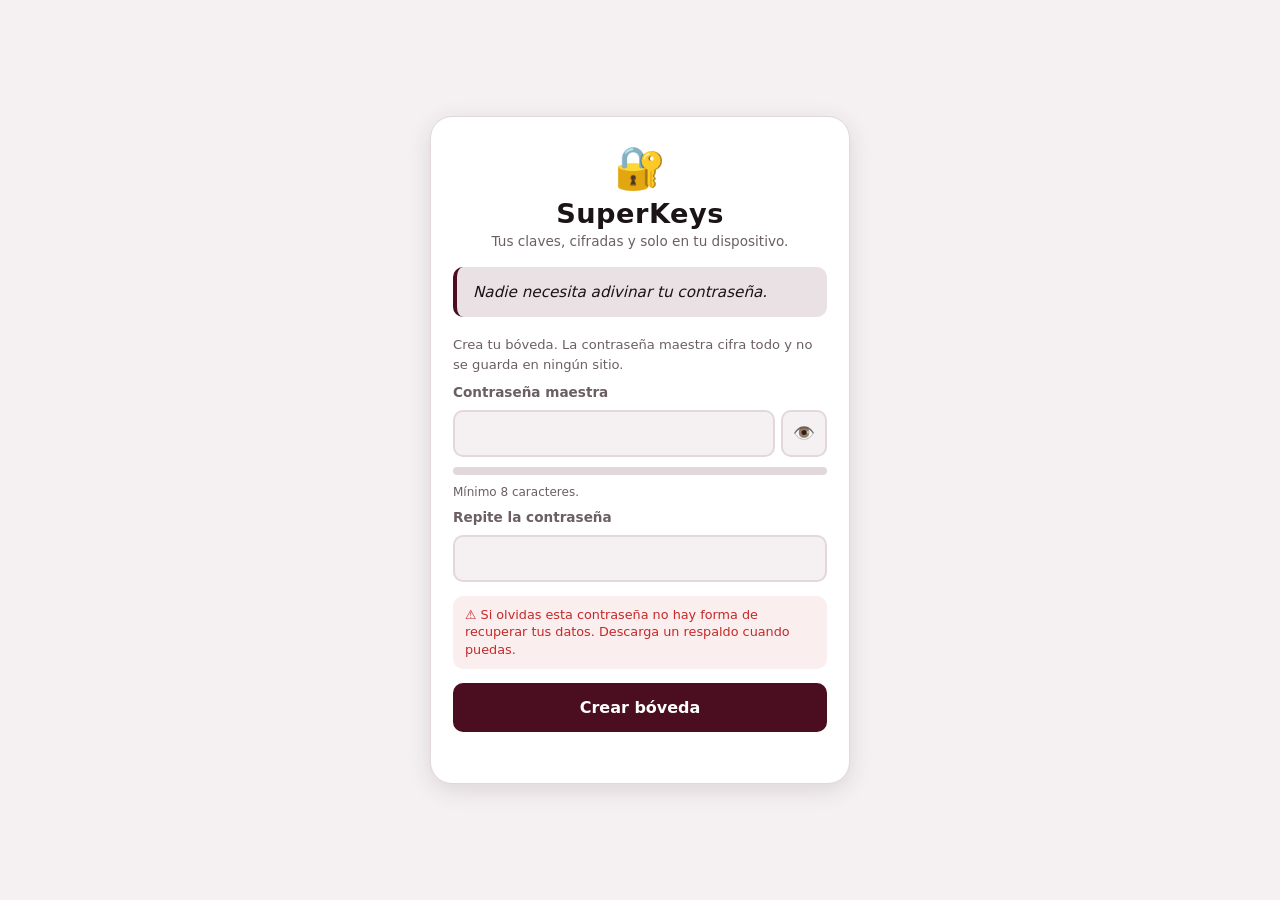
==== SuperKeys/index.html @ ee873362 "feat(SuperKeys): gestor de contraseñas cifrado, PWA y sin conexión App nueva en SuperKeys/: boveda c" ====
<!DOCTYPE html>
<html lang="es">
<head>
  <meta charset="UTF-8">
  <meta name="viewport" content="width=device-width, initial-scale=1, viewport-fit=cover">
  <meta name="description" content="SuperKeys: tus contraseñas cifradas, solo en tu dispositivo.">
  <meta http-equiv="Content-Security-Policy"
    content="default-src 'self'; img-src 'self' data:; style-src 'self' 'unsafe-inline'; script-src 'self'; connect-src 'none'; object-src 'none'; base-uri 'none'">
  <meta name="theme-color" content="#4b0e20">
  <meta name="apple-mobile-web-app-capable" content="yes">
  <meta name="apple-mobile-web-app-status-bar-style" content="black-translucent">
  <meta name="apple-mobile-web-app-title" content="SuperKeys">
  <meta name="format-detection" content="telephone=no">

  <title>SuperKeys</title>

  <link rel="manifest" href="manifest.json">
  <link rel="apple-touch-icon" href="icons/apple-touch-icon.png">
  <link rel="icon" href="icons/icon-192.png" type="image/png">
  <link rel="stylesheet" href="styles.css">

  <script src="crypto.js" defer></script>
  <script src="quotes.js" defer></script>
  <script src="vault.js" defer></script>
  <script src="app.js" defer></script>
</head>
<body>

  <!-- =================== Pantalla de bloqueo =================== -->
  <section id="pantalla-bloqueo" class="pantalla">
    <div class="tarjeta">
      <div class="marca">
        <span class="marca-icono" aria-hidden="true">🔐</span>
        <h1>SuperKeys</h1>
        <p class="lema">Tus claves, cifradas y solo en tu dispositivo.</p>
      </div>

      <p id="frase-dia" class="frase"></p>

      <!-- Crear bóveda -->
      <form id="form-crear" class="formulario oculto" autocomplete="off" novalidate>
        <p class="intro">Crea tu bóveda. La contraseña maestra cifra todo y no se guarda en ningún sitio.</p>

        <label for="nueva-maestra">Contraseña maestra</label>
        <div class="campo-clave">
          <input id="nueva-maestra" type="password" autocomplete="new-password" minlength="8" required>
          <button type="button" class="ojo" data-ver="nueva-maestra" aria-label="Mostrar contraseña">👁️</button>
        </div>

        <div class="medidor" aria-hidden="true"><span id="medidor-barra"></span></div>
        <small id="medidor-texto" class="medidor-texto">Mínimo 8 caracteres.</small>

        <label for="repetir-maestra">Repite la contraseña</label>
        <input id="repetir-maestra" type="password" autocomplete="new-password" minlength="8" required>

        <p class="aviso">⚠️ Si olvidas esta contraseña no hay forma de recuperar tus datos. Descarga un respaldo cuando puedas.</p>

        <button class="boton primario" type="submit">Crear bóveda</button>
      </form>

      <!-- Desbloquear -->
      <form id="form-desbloquear" class="formulario oculto" autocomplete="off" novalidate>
        <label for="maestra">Contraseña maestra</label>
        <div class="campo-clave">
          <input id="maestra" type="password" autocomplete="current-password" required>
          <button type="button" class="ojo" data-ver="maestra" aria-label="Mostrar contraseña">👁️</button>
        </div>
        <button class="boton primario" type="submit">Desbloquear</button>
        <p id="racha-texto" class="racha"></p>
      </form>

      <p id="error-bloqueo" class="error" role="alert"></p>
    </div>
  </section>

  <!-- ========================= App abierta ========================= -->
  <main id="app" class="app oculto">
    <header class="cabecera">
      <div class="marca-mini"><span aria-hidden="true">🔐</span> SuperKeys</div>
      <div class="acciones-cabecera">
        <button id="btn-generador" class="boton-icono" type="button" title="Generador" aria-label="Generador de contraseñas">🎲</button>
        <button id="btn-ajustes" class="boton-icono" type="button" title="Ajustes" aria-label="Ajustes">⚙️</button>
        <button id="btn-bloquear" class="boton-icono" type="button" title="Bloquear" aria-label="Bloquear ahora">🔒</button>
      </div>
    </header>

    <div class="barra-superior">
      <input id="buscar" class="buscador" type="search" placeholder="Buscar por título, usuario o sitio" autocomplete="off">
      <div id="filtros" class="filtros" role="group" aria-label="Filtros"></div>
    </div>

    <p id="resumen" class="resumen"></p>

    <div id="lista" class="lista" aria-live="polite"></div>

    <button id="btn-nueva" class="fab" type="button" aria-label="Nueva contraseña">＋</button>
  </main>

  <!-- ===================== Modal: ver entrada ===================== -->
  <div id="modal-ver" class="modal oculto" role="dialog" aria-modal="true" aria-labelledby="ver-titulo">
    <div class="caja">
      <header class="caja-cabecera">
        <h2 id="ver-titulo">Entrada</h2>
        <button type="button" class="boton-icono" data-cerrar="modal-ver" aria-label="Cerrar">✕</button>
      </header>

      <dl class="detalle">
        <dt>Usuario</dt>
        <dd id="ver-usuario"></dd>
        <dt>Contraseña</dt>
        <dd class="detalle-clave">
          <span id="ver-password" class="clave-oculta">••••••••</span>
          <button type="button" class="boton-icono" id="btn-ver-ojo" title="Mostrar / ocultar">👁️</button>
        </dd>
        <dt>Sitio</dt>
        <dd id="ver-sitio"></dd>
        <dt>Categoría</dt>
        <dd id="ver-categoria"></dd>
        <dt>Notas</dt>
        <dd id="ver-notas" class="detalle-notas"></dd>
      </dl>

      <div class="caja-acciones">
        <button type="button" class="boton" id="ver-copiar-usuario">Copiar usuario</button>
        <button type="button" class="boton primario" id="ver-copiar-password">Copiar contraseña</button>
        <button type="button" class="boton" id="ver-editar">Editar</button>
      </div>
    </div>
  </div>

  <!-- ==================== Modal: crear / editar ==================== -->
  <div id="modal-item" class="modal oculto" role="dialog" aria-modal="true" aria-labelledby="item-titulo">
    <div class="caja">
      <header class="caja-cabecera">
        <h2 id="item-titulo">Nueva contraseña</h2>
        <button type="button" class="boton-icono" data-cerrar="modal-item" aria-label="Cerrar">✕</button>
      </header>

      <form id="form-item" class="formulario" autocomplete="off" novalidate>
        <label for="item-titulo-campo">Título *</label>
        <input id="item-titulo-campo" type="text" required placeholder="Banco, correo, WiFi…">

        <label for="item-usuario">Usuario o correo</label>
        <input id="item-usuario" type="text" autocomplete="off" autocapitalize="none">

        <label for="item-password">Contraseña</label>
        <div class="campo-clave">
          <input id="item-password" type="text" autocomplete="off" autocapitalize="none" spellcheck="false">
          <button type="button" class="ojo" id="item-generar" title="Generar una contraseña">🎲</button>
        </div>
        <div class="medidor" aria-hidden="true"><span id="item-medidor"></span></div>

        <label for="item-sitio">Sitio o app</label>
        <input id="item-sitio" type="text" inputmode="url" autocapitalize="none" placeholder="ejemplo.com">

        <label for="item-categoria">Categoría</label>
        <select id="item-categoria">
          <option>General</option>
          <option>Trabajo</option>
          <option>Personal</option>
          <option>Banco</option>
          <option>Redes</option>
          <option>Otros</option>
        </select>

        <label for="item-notas">Notas</label>
        <textarea id="item-notas" rows="2" placeholder="Opcional"></textarea>

        <label class="fila-check">
          <input id="item-favorito" type="checkbox">
          <span>Marcar como favorita ⭐</span>
        </label>

        <div class="caja-acciones">
          <button type="button" class="boton" data-cerrar="modal-item">Cancelar</button>
          <button type="submit" class="boton primario">Guardar</button>
        </div>
        <button type="button" class="boton peligro oculto" id="item-eliminar">Eliminar esta entrada</button>
      </form>
    </div>
  </div>

  <!-- ========================= Modal: generador ========================= -->
  <div id="modal-generador" class="modal oculto" role="dialog" aria-modal="true" aria-labelledby="generador-titulo">
    <div class="caja">
      <header class="caja-cabecera">
        <h2 id="generador-titulo">Generador</h2>
        <button type="button" class="boton-icono" data-cerrar="modal-generador" aria-label="Cerrar">✕</button>
      </header>

      <p id="generador-resultado" class="generador-resultado" aria-live="polite"></p>

      <label for="generador-longitud">Longitud: <strong id="generador-longitud-valor">20</strong></label>
      <input id="generador-longitud" type="range" min="8" max="64" value="20">

      <label class="fila-check"><input id="generador-mayusculas" type="checkbox" checked><span>Mayúsculas</span></label>
      <label class="fila-check"><input id="generador-numeros" type="checkbox" checked><span>Números</span></label>
      <label class="fila-check"><input id="generador-simbolos" type="checkbox" checked><span>Símbolos</span></label>
      <label class="fila-check"><input id="generador-ambiguos" type="checkbox" checked><span>Evitar caracteres confusos (l, 1, O, 0)</span></label>

      <div class="caja-acciones">
        <button type="button" class="boton" id="generador-regenerar">Regenerar</button>
        <button type="button" class="boton primario" id="generador-copiar">Copiar</button>
      </div>
      <button type="button" class="boton oculto" id="generador-usar">Usar en el formulario</button>
    </div>
  </div>

  <!-- ========================== Modal: ajustes ========================== -->
  <div id="modal-ajustes" class="modal oculto" role="dialog" aria-modal="true" aria-labelledby="ajustes-titulo">
    <div class="caja">
      <header class="caja-cabecera">
        <h2 id="ajustes-titulo">Ajustes</h2>
        <button type="button" class="boton-icono" data-cerrar="modal-ajustes" aria-label="Cerrar">✕</button>
      </header>

      <label for="ajuste-tema">Tema</label>
      <select id="ajuste-tema">
        <option value="auto">Automático (sistema)</option>
        <option value="claro">Claro</option>
        <option value="oscuro">Oscuro</option>
      </select>

      <label for="ajuste-acento">Color de acento</label>
      <select id="ajuste-acento">
        <option value="vino">Vino</option>
        <option value="azul">Azul</option>
        <option value="verde">Verde</option>
        <option value="ambar">Ámbar</option>
      </select>

      <label for="ajuste-bloqueo">Bloquear por inactividad</label>
      <select id="ajuste-bloqueo">
        <option value="2">2 minutos</option>
        <option value="5">5 minutos</option>
        <option value="15">15 minutos</option>
        <option value="0">Nunca</option>
      </select>

      <label for="ajuste-portapapeles">Vaciar el portapapeles</label>
      <select id="ajuste-portapapeles">
        <option value="15">A los 15 segundos</option>
        <option value="30">A los 30 segundos</option>
        <option value="60">A los 60 segundos</option>
        <option value="0">Nunca</option>
      </select>

      <label class="fila-check"><input id="ajuste-ocultar" type="checkbox"><span>Bloquear al cambiar de pestaña</span></label>
      <label class="fila-check"><input id="ajuste-mensajes" type="checkbox"><span>Mostrar mensajes motivacionales</span></label>

      <hr>

      <h3 class="subtitulo">Respaldo</h3>
      <p class="texto-pequeno">El respaldo va cifrado con tu contraseña maestra. Guárdalo en un lugar seguro.</p>
      <div class="caja-acciones">
        <button type="button" class="boton" id="btn-exportar">Exportar respaldo</button>
        <button type="button" class="boton" id="btn-importar">Importar respaldo</button>
      </div>
      <input type="file" id="archivo-respaldo" accept=".json,.superkeys,application/json" class="oculto">

      <hr>

      <button type="button" class="boton peligro" id="btn-borrar-boveda">Borrar la bóveda de este dispositivo</button>
      <p class="texto-pequeno">Se elimina todo lo guardado aquí. No afecta a tus respaldos.</p>
    </div>
  </div>

  <!-- ========================= Modal: novedades ========================= -->
  <div id="modal-novedades" class="modal oculto" role="dialog" aria-modal="true" aria-labelledby="novedades-titulo">
    <div class="caja">
      <header class="caja-cabecera">
        <h2 id="novedades-titulo">🚀 SuperKeys 1.0</h2>
        <button type="button" class="boton-icono" data-cerrar="modal-novedades" aria-label="Cerrar">✕</button>
      </header>
      <ul class="lista-novedades">
        <li><strong>Bóveda cifrada:</strong> PBKDF2 + AES-GCM; sin la contraseña maestra no se puede leer nada.</li>
        <li><strong>Copiar sin dejar rastro:</strong> el portapapeles se vacía solo a los 30 segundos.</li>
        <li><strong>Generador y fuerza:</strong> contraseñas seguras y aviso de las débiles o repetidas.</li>
        <li><strong>Temas:</strong> claro, oscuro o automático, con cuatro colores de acento.</li>
        <li><strong>Respaldo cifrado:</strong> exporta e importa cuando quieras.</li>
        <li><strong>Funciona sin conexión:</strong> instálala en tu iPhone desde Compartir → Añadir a inicio.</li>
      </ul>
      <button type="button" class="boton primario" data-cerrar="modal-novedades">Entendido</button>
    </div>
  </div>

  <div id="toast" class="toast" role="status" aria-live="polite"></div>

</body>
</html>
---- SuperKeys/styles.css ----
/* ==========================================================================
   SuperKeys — estilos, temas y acentos
   ========================================================================== */

:root {
  --acento: #4b0e20;
  --acento-fuerte: #6d1433;
  --acento-suave: rgba(75, 14, 32, 0.12);

  --fondo: #f5f1f2;
  --fondo-2: #ffffff;
  --texto: #1a1416;
  --texto-suave: #6b5f63;
  --borde: #e2d7da;
  --sombra: 0 6px 24px rgba(40, 10, 20, 0.12);
  --radio: 16px;
  --radio-sm: 10px;

  --exito: #1e8e3e;
  --peligro: #c62828;
  --aviso: #b7791f;

  --seguro-arriba: env(safe-area-inset-top, 0px);
  --seguro-abajo: env(safe-area-inset-bottom, 0px);
}

body[data-tema="oscuro"] {
  --fondo: #14100f;
  --fondo-2: #1f1a1b;
  --texto: #f3ecee;
  --texto-suave: #b3a6aa;
  --borde: #332a2c;
  --sombra: 0 6px 24px rgba(0, 0, 0, 0.5);
  --acento-suave: rgba(255, 255, 255, 0.08);
}

body[data-acento="vino"] { --acento: #4b0e20; --acento-fuerte: #6d1433; --acento-suave: rgba(75, 14, 32, 0.12); }
body[data-acento="azul"] { --acento: #1877f2; --acento-fuerte: #0f5ecb; --acento-suave: rgba(24, 119, 242, 0.14); }
body[data-acento="verde"] { --acento: #1e8e3e; --acento-fuerte: #166b2e; --acento-suave: rgba(30, 142, 62, 0.14); }
body[data-acento="ambar"] { --acento: #b7791f; --acento-fuerte: #8f5c12; --acento-suave: rgba(183, 121, 31, 0.16); }

* { box-sizing: border-box; -webkit-tap-highlight-color: transparent; }

html, body { min-height: 100%; }

body {
  margin: 0;
  min-height: 100vh;
  min-height: 100dvh;
  background: var(--fondo);
  color: var(--texto);
  font-family: -apple-system, BlinkMacSystemFont, "Segoe UI", Roboto, system-ui, sans-serif;
  font-size: 16px;
  transition: background-color 0.25s, color 0.25s;
  padding: var(--seguro-arriba) 0 var(--seguro-abajo);
}

.oculto { display: none !important; }

/* ------------------------------- Marca ---------------------------------- */

.pantalla {
  min-height: 100vh;
  min-height: 100dvh;
  display: grid;
  place-items: center;
  padding: 20px 16px;
}

.tarjeta {
  width: min(420px, 100%);
  padding: 26px 22px;
  background: var(--fondo-2);
  border: 1px solid var(--borde);
  border-radius: 22px;
  box-shadow: var(--sombra);
}

.marca { text-align: center; margin-bottom: 14px; }
.marca-icono { font-size: 2.6rem; }
.marca h1 { margin: 6px 0 4px; font-size: 1.7rem; letter-spacing: 0.5px; }
.lema { margin: 0; font-size: 0.85rem; color: var(--texto-suave); }

.frase {
  margin: 18px 0;
  padding: 14px 16px;
  border-left: 4px solid var(--acento);
  border-radius: var(--radio-sm);
  background: var(--acento-suave);
  font-size: 0.95rem;
  font-style: italic;
  line-height: 1.45;
}

/* ----------------------------- Formularios ------------------------------- */

.formulario { display: flex; flex-direction: column; gap: 10px; }

label { font-size: 0.85rem; font-weight: 700; color: var(--texto-suave); }

input, select, textarea {
  width: 100%;
  padding: 12px 14px;
  border: 2px solid var(--borde);
  border-radius: var(--radio-sm);
  background: var(--fondo);
  color: var(--texto);
  font: inherit;
  font-size: 16px; /* evita el zoom automático en iOS */
  transition: border-color 0.2s;
}

input:focus, select:focus, textarea:focus { border-color: var(--acento); outline: none; }
textarea { resize: vertical; min-height: 52px; }

.campo-clave { display: flex; gap: 6px; align-items: stretch; }
.campo-clave input { flex: 1; }
.ojo {
  flex: 0 0 auto;
  width: 46px;
  border: 2px solid var(--borde);
  border-radius: var(--radio-sm);
  background: var(--fondo);
  font-size: 1.1rem;
  cursor: pointer;
}

.fila-check { display: flex; align-items: center; gap: 10px; font-weight: 500; color: var(--texto); }
.fila-check input { width: 20px; height: 20px; accent-color: var(--acento); }

.medidor { height: 8px; border-radius: 999px; background: var(--borde); overflow: hidden; }
.medidor span { display: block; width: 0; height: 100%; background: var(--peligro); transition: width 0.25s, background 0.25s; }
.medidor-texto { font-size: 0.75rem; color: var(--texto-suave); }

.intro, .texto-pequeno { margin: 0; font-size: 0.82rem; line-height: 1.45; color: var(--texto-suave); }
.aviso {
  margin: 4px 0;
  padding: 10px 12px;
  border-radius: var(--radio-sm);
  background: rgba(198, 40, 40, 0.08);
  color: var(--peligro);
  font-size: 0.8rem;
  line-height: 1.4;
}

.error { min-height: 1.2em; margin: 8px 0 0; color: var(--peligro); font-size: 0.85rem; font-weight: 700; text-align: center; }
.racha { margin: 10px 0 0; text-align: center; font-size: 0.8rem; color: var(--texto-suave); }

/* -------------------------------- Botones -------------------------------- */

.boton {
  padding: 13px 16px;
  border: 2px solid var(--borde);
  border-radius: var(--radio-sm);
  background: var(--fondo);
  color: var(--texto);
  font: inherit;
  font-weight: 700;
  cursor: pointer;
  transition: transform 0.12s, background-color 0.2s, border-color 0.2s;
}

.boton:active { transform: scale(0.98); }
.boton.primario { background: var(--acento); border-color: var(--acento); color: #fff; }
.boton.peligro { margin-top: 6px; background: transparent; border-color: var(--peligro); color: var(--peligro); }

.boton-icono {
  width: 40px;
  height: 40px;
  display: grid;
  place-items: center;
  border: 1px solid var(--borde);
  border-radius: 12px;
  background: var(--fondo-2);
  color: var(--texto);
  font-size: 1.05rem;
  cursor: pointer;
}

hr { width: 100%; height: 0; margin: 14px 0; border: 0; border-top: 1px solid var(--borde); }
.subtitulo { margin: 0 0 6px; font-size: 0.95rem; }

/* --------------------------------- App ---------------------------------- */

.app {
  width: min(720px, 100%);
  margin: 0 auto;
  padding: 14px 16px calc(96px + var(--seguro-abajo));
}

.cabecera { display: flex; align-items: center; justify-content: space-between; gap: 10px; margin-bottom: 14px; }
.marca-mini { font-size: 1.1rem; font-weight: 800; letter-spacing: 0.4px; }
.acciones-cabecera { display: flex; gap: 6px; }

.barra-superior { display: flex; flex-direction: column; gap: 10px; margin-bottom: 12px; }
.buscador { padding: 12px 16px; border-radius: 999px; }

.filtros { display: flex; gap: 8px; overflow-x: auto; padding-bottom: 4px; scrollbar-width: none; }
.filtros::-webkit-scrollbar { display: none; }

.chip {
  flex: 0 0 auto;
  padding: 7px 14px;
  border: 1px solid var(--borde);
  border-radius: 999px;
  background: var(--fondo-2);
  color: var(--texto-suave);
  font-size: 0.8rem;
  font-weight: 700;
  white-space: nowrap;
  cursor: pointer;
}

.chip.activo { background: var(--acento); border-color: var(--acento); color: #fff; }

.resumen { margin: 0 0 12px; font-size: 0.78rem; color: var(--texto-suave); }

.lista { display: flex; flex-direction: column; gap: 10px; }

.entrada {
  padding: 14px;
  border: 1px solid var(--borde);
  border-left: 5px solid var(--acento);
  border-radius: var(--radio);
  background: var(--fondo-2);
  box-shadow: 0 2px 8px rgba(0, 0, 0, 0.05);
}

.entrada.favorita { border-left-color: var(--aviso); }
.entrada-cabecera { display: flex; align-items: flex-start; justify-content: space-between; gap: 10px; }
.entrada-titulo { margin: 0; font-size: 1rem; overflow-wrap: anywhere; }
.entrada-usuario { margin: 4px 0 0; font-size: 0.83rem; color: var(--texto-suave); overflow-wrap: anywhere; }
.entrada-sitio { margin: 2px 0 0; font-size: 0.78rem; color: var(--acento); font-weight: 700; overflow-wrap: anywhere; }
.entrada-acciones { display: flex; flex-wrap: wrap; gap: 6px; margin-top: 10px; }
.entrada-acciones .boton { padding: 8px 10px; font-size: 0.78rem; border-width: 1px; }

.vacia { padding: 40px 16px; text-align: center; color: var(--texto-suave); }
.vacia-icono { display: block; font-size: 2.4rem; margin-bottom: 10px; }
.vacia p { margin: 4px 0; font-size: 0.9rem; }

.fab {
  position: fixed;
  right: calc(18px + env(safe-area-inset-right, 0px));
  bottom: calc(18px + var(--seguro-abajo));
  width: 60px;
  height: 60px;
  display: grid;
  place-items: center;
  border: 0;
  border-radius: 50%;
  background: var(--acento);
  color: #fff;
  font-size: 1.9rem;
  line-height: 1;
  box-shadow: 0 8px 22px rgba(0, 0, 0, 0.28);
  cursor: pointer;
  z-index: 100;
}

/* -------------------------------- Modales -------------------------------- */

.modal {
  position: fixed;
  inset: 0;
  z-index: 200;
  display: flex;
  align-items: flex-end;
  justify-content: center;
  padding: 0;
  background: rgba(0, 0, 0, 0.55);
  backdrop-filter: blur(2px);
}

.caja {
  width: min(480px, 100%);
  max-height: 92vh;
  max-height: 92dvh;
  overflow-y: auto;
  padding: 18px 18px calc(18px + var(--seguro-abajo));
  border-radius: 22px 22px 0 0;
  background: var(--fondo-2);
  box-shadow: 0 -8px 30px rgba(0, 0, 0, 0.3);
  animation: subir 0.22s ease;
  display: flex;
  flex-direction: column;
  gap: 10px;
}

@keyframes subir { from { transform: translateY(30px); opacity: 0.6; } to { transform: none; opacity: 1; } }

.caja-cabecera { display: flex; align-items: center; justify-content: space-between; gap: 10px; }
.caja-cabecera h2 { margin: 0; font-size: 1.15rem; }
.caja-acciones { display: flex; flex-wrap: wrap; gap: 8px; margin-top: 6px; }
.caja-acciones .boton { flex: 1 1 140px; }

.detalle { display: grid; grid-template-columns: auto 1fr; gap: 8px 12px; margin: 0; }
.detalle dt { font-size: 0.8rem; font-weight: 700; color: var(--texto-suave); }
.detalle dd { margin: 0; font-size: 0.92rem; overflow-wrap: anywhere; }
.detalle-clave { display: flex; align-items: center; gap: 8px; }
.detalle-notas { white-space: pre-wrap; }

.clave-oculta { font-family: ui-monospace, SFMono-Regular, Consolas, monospace; }

.generador-resultado {
  margin: 0;
  padding: 14px;
  border: 1px dashed var(--borde);
  border-radius: var(--radio-sm);
  background: var(--fondo);
  color: var(--texto);
  font-family: ui-monospace, SFMono-Regular, Consolas, monospace;
  font-size: 1.05rem;
  letter-spacing: 1px;
  overflow-wrap: anywhere;
  text-align: center;
}

.lista-novedades { margin: 0; padding-left: 18px; font-size: 0.88rem; line-height: 1.55; color: var(--texto); }
.lista-novedades li { margin-bottom: 8px; }

/* --------------------------------- Toast --------------------------------- */

.toast {
  position: fixed;
  left: 50%;
  bottom: calc(90px + var(--seguro-abajo));
  transform: translate(-50%, 16px);
  z-index: 500;
  max-width: min(90vw, 420px);
  padding: 11px 20px;
  border-radius: 999px;
  background: #2b2325;
  color: #fff;
  font-size: 0.85rem;
  font-weight: 700;
  text-align: center;
  opacity: 0;
  pointer-events: none;
  transition: opacity 0.25s, transform 0.25s;
}

.toast.visible { opacity: 1; transform: translate(-50%, 0); }

/* -------------------------------- Escritorio ------------------------------ */

@media (min-width: 700px) {
  .modal { align-items: center; padding: 20px; }
  .caja { border-radius: 22px; max-height: 86vh; }
  .app { padding-top: 28px; }
}
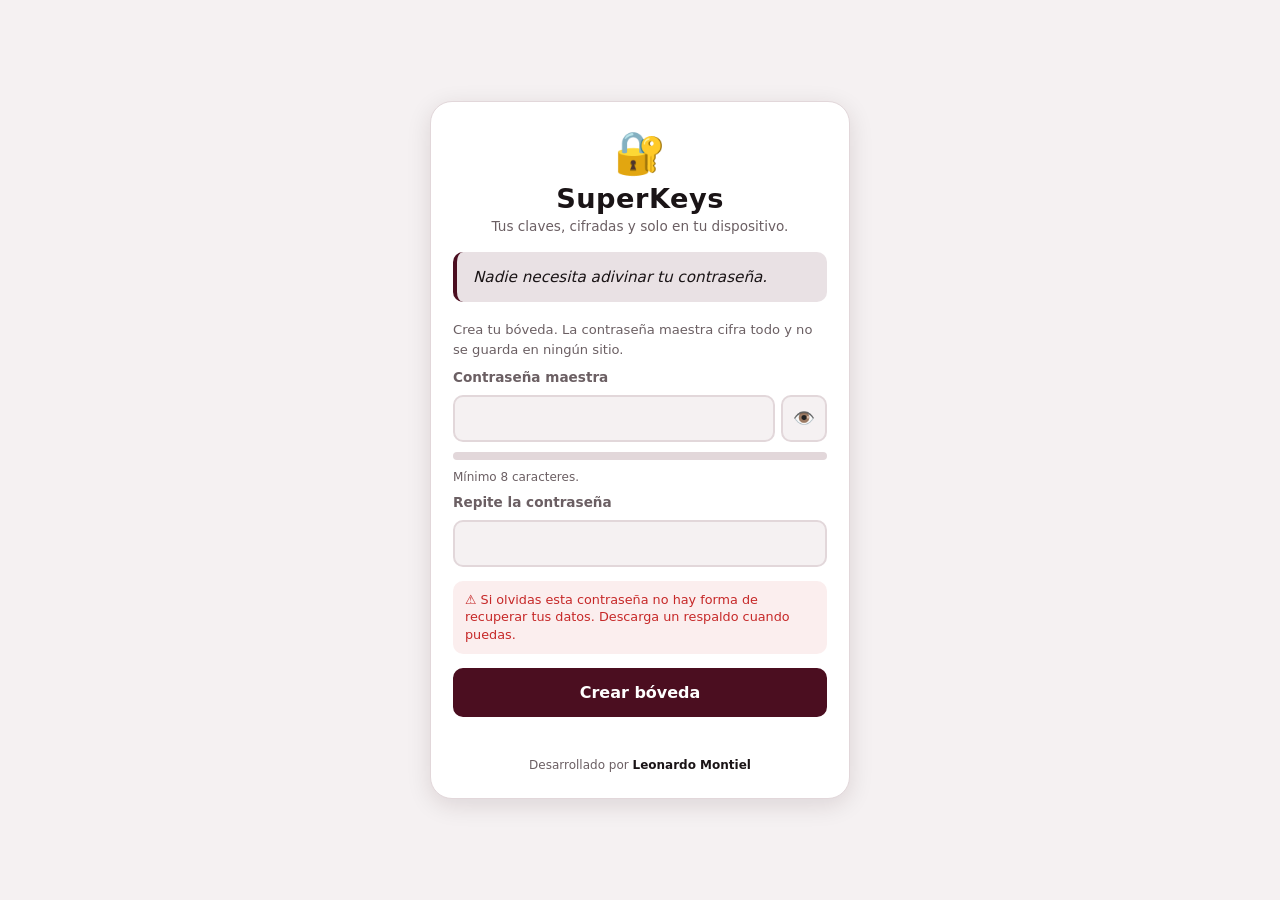
==== commit 31f39efc: "feat(SuperKeys): instalacion en Android, bloqueo de fondo en modales y creditos Aviso de instalacion" ====
--- a/SuperKeys/index.html
+++ b/SuperKeys/index.html
@@ -70,6 +70,17 @@
       </form>
 
       <p id="error-bloqueo" class="error" role="alert"></p>
+
+      <!-- Instalación (Android: aviso nativo · iOS: instrucciones) -->
+      <div id="instalar" class="instalar oculto">
+        <p id="instalar-texto" class="texto-pequeno"></p>
+        <div class="instalar-acciones">
+          <button type="button" class="boton primario oculto" id="btn-instalar">📲 Instalar la app</button>
+          <button type="button" class="boton" id="btn-instalar-cerrar">Ahora no</button>
+        </div>
+      </div>
+
+      <p class="creditos">Desarrollado por <strong>Leonardo Montiel</strong></p>
     </div>
   </section>
 
--- a/SuperKeys/styles.css
+++ b/SuperKeys/styles.css
@@ -43,10 +43,13 @@
 
 html, body { min-height: 100%; }
 
+html { -webkit-text-size-adjust: 100%; }
+
 body {
   margin: 0;
   min-height: 100vh;
   min-height: 100dvh;
+  overflow-x: hidden;
   background: var(--fondo);
   color: var(--texto);
   font-family: -apple-system, BlinkMacSystemFont, "Segoe UI", Roboto, system-ui, sans-serif;
@@ -55,7 +58,18 @@
   padding: var(--seguro-arriba) 0 var(--seguro-abajo);
 }
 
+/* Con un modal abierto, el fondo queda bloqueado (también en iOS) */
+body.modal-abierto {
+  position: fixed;
+  left: 0;
+  right: 0;
+  width: 100%;
+  overflow: hidden;
+}
+
 .oculto { display: none !important; }
+
+button, .boton, .chip, .fab { touch-action: manipulation; }
 
 /* ------------------------------- Marca ---------------------------------- */
 
@@ -145,6 +159,23 @@
 
 .error { min-height: 1.2em; margin: 8px 0 0; color: var(--peligro); font-size: 0.85rem; font-weight: 700; text-align: center; }
 .racha { margin: 10px 0 0; text-align: center; font-size: 0.8rem; color: var(--texto-suave); }
+
+.creditos { margin: 16px 0 0; text-align: center; font-size: 0.75rem; color: var(--texto-suave); }
+.creditos strong { color: var(--texto); }
+
+.instalar {
+  display: flex;
+  flex-direction: column;
+  gap: 10px;
+  margin-top: 14px;
+  padding: 12px;
+  border: 1px dashed var(--borde);
+  border-radius: var(--radio-sm);
+  background: var(--fondo);
+}
+
+.instalar-acciones { display: flex; flex-wrap: wrap; gap: 8px; }
+.instalar-acciones .boton { flex: 1 1 130px; }
 
 /* -------------------------------- Botones -------------------------------- */
 
@@ -267,6 +298,8 @@
   align-items: flex-end;
   justify-content: center;
   padding: 0;
+  overflow: hidden;
+  overscroll-behavior: contain;
   background: rgba(0, 0, 0, 0.55);
   backdrop-filter: blur(2px);
 }
@@ -276,6 +309,8 @@
   max-height: 92vh;
   max-height: 92dvh;
   overflow-y: auto;
+  overscroll-behavior: contain;
+  -webkit-overflow-scrolling: touch;
   padding: 18px 18px calc(18px + var(--seguro-abajo));
   border-radius: 22px 22px 0 0;
   background: var(--fondo-2);
